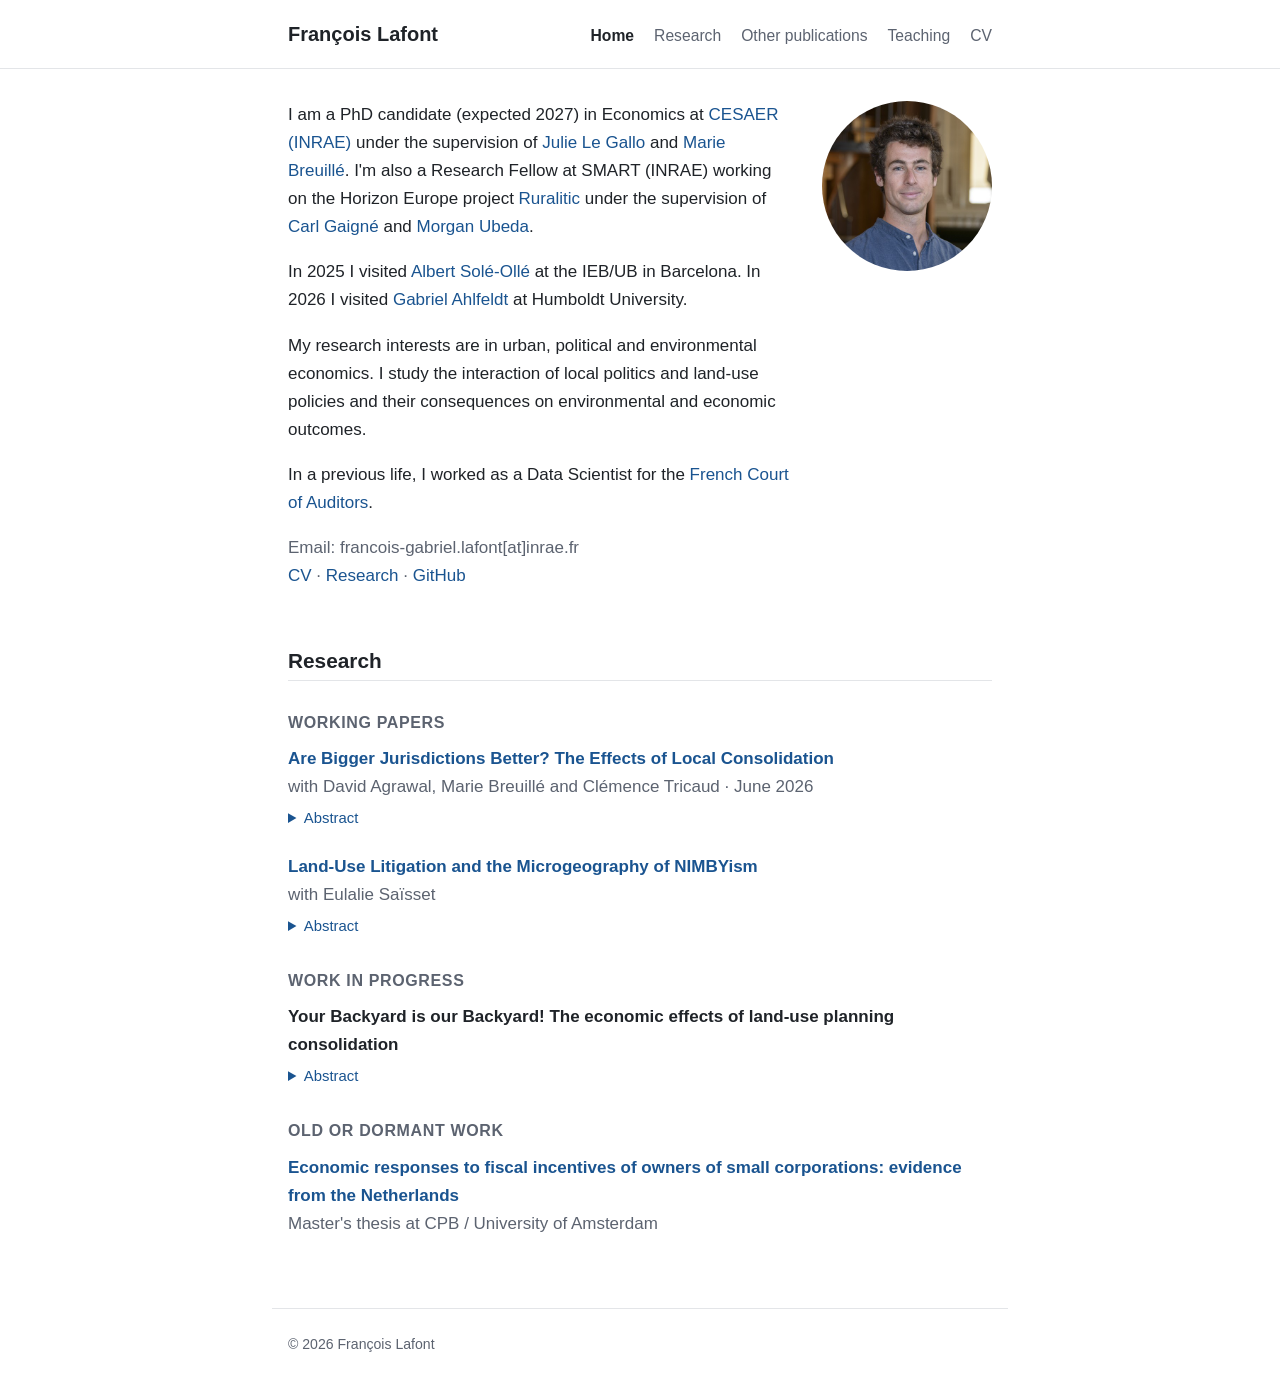
==== index.html @ 1eb49a6b "created website" ====
<!DOCTYPE html>
<html lang="en">
<head>
  <meta charset="utf-8">
  <meta name="viewport" content="width=device-width, initial-scale=1">
  <title>François Lafont</title>
  <meta name="description" content="François Lafont — PhD candidate in Economics at CESAER (INRAE). Urban, political and environmental economics.">
  <link rel="stylesheet" href="style.css">
</head>
<body>
  <header class="site-header">
    <div class="inner">
      <a class="site-title" href="index.html">François Lafont</a>
      <nav>
        <ul>
          <li><a href="index.html" aria-current="page">Home</a></li>
          <li><a href="index.html#research">Research</a></li>
          <li><a href="other-publications.html">Other publications</a></li>
          <li><a href="teaching.html">Teaching</a></li>
          <li><a href="cv.html">CV</a></li>
        </ul>
      </nav>
    </div>
  </header>

  <main>
    <section class="intro">
      <div class="bio">
        <p>I am a PhD candidate (expected 2027) in Economics at <a href="https://www2.dijon.inrae.fr/cesaer/">CESAER (INRAE)</a> under the supervision of <a href="https://sites.google.com/site/legallopage/">Julie Le Gallo</a> and <a href="https://sites.google.com/site/breuillemarie/researcher-in-economics">Marie Breuillé</a>. I'm also a Research Fellow at SMART (INRAE) working on the Horizon Europe project <a href="https://www.ruralitic.eu/">Ruralitic</a> under the supervision of <a href="https://sites.google.com/site/carlgaigne/">Carl Gaigné</a> and <a href="https://sites.google.com/view/mubeda/home">Morgan Ubeda</a>.</p>
        <p>In 2025 I visited <a href="https://albertsoleolle.wordpress.com/">Albert Solé-Ollé</a> at the IEB/UB in Barcelona. In 2026 I visited <a href="https://sites.google.com/view/ahlfeldt/home">Gabriel Ahlfeldt</a> at Humboldt University.</p>
        <p>My research interests are in urban, political and environmental economics. I study the interaction of local politics and land-use policies and their consequences on environmental and economic outcomes.</p>
        <p>In a previous life, I worked as a Data Scientist for the <a href="https://www.ccomptes.fr/fr">French Court of Auditors</a>.</p>
        <p class="contact">
          Email: francois-gabriel.lafont[at]inrae.fr<br>
          <a href="cv.html">CV</a> · <a href="#research">Research</a> · <a href="https://github.com/FLafont">GitHub</a>
        </p>
      </div>
      <img class="photo" src="assets/profile.jpg" alt="Photo of François Lafont" width="170" height="170">
    </section>

    <h2 id="research">Research</h2>

    <h3>Working papers</h3>
    <ul class="papers">
      <li>
        <a class="paper-title" href="assets/ABLT_06302026-1.pdf">Are Bigger Jurisdictions Better? The Effects of Local Consolidation</a><br>
        <span class="meta">with David Agrawal, Marie Breuillé and Clémence Tricaud · June 2026</span>
        <details>
          <summary>Abstract</summary>
          <p>What is the optimal size of a jurisdiction? We study the consequences of increasing jurisdiction size using the 2015 NOTRe reform in France, which forced mergers of small intermunicipal entities. We implement a difference-in-differences design and leverage newly assembled, comprehensive data on public finances, services, employment, and housing transactions. We find no evidence of scale economies. Instead, consolidation triggers a spatial reallocation of public services away from peripheral places and toward political centers, and lowers house prices throughout the territory—by 5.9% after seven years—with the largest declines in the periphery. These results point to welfare losses from larger jurisdictions and to a widening of within-territory inequalities.</p>
        </details>
      </li>
      <li>
        <a class="paper-title" href="assets/Droit_de_Cit%C3%A9.pdf">Land-Use Litigation and the Microgeography of NIMBYism</a><br>
        <span class="meta">with Eulalie Saïsset</span>
        <details>
          <summary>Abstract</summary>
          <p>As cities grow, building in already populated areas becomes central to housing affordability and land preservation, but also triggers not-in-my-backyard (NIMBY) opposition. To measure it, we construct a dataset from judicial archives covering all construction and land-use litigation in France since 2005. Using an LLM, we extract with high accuracy rich contextual information from over 200,000 court decisions. We document that NIMBY opposition primarily takes the form of individuals challenging housing permits, disproportionately targeting multifamily housing. Consistent with a simple model in which neighbors litigate to protect their property values, appeals to approved housing concentrate in dense and expensive areas. Second-home owners also account for a significant share of litigation, especially in high-end tourist locations. In low-density areas, by contrast, litigation more often comes from owners of undeveloped land appealing permit denials to preserve their building rights.</p>
        </details>
      </li>
    </ul>

    <h3>Work in progress</h3>
    <ul class="papers">
      <li>
        <span class="paper-title">Your Backyard is our Backyard! The economic effects of land-use planning consolidation</span>
        <details>
          <summary>Abstract</summary>
          <p>This paper provides new causal evidence on the relationship between government fragmentation, housing supply, and urban sprawl. I compile new data on French intermunicipal mergers to study a reform that required many municipalities to transfer urban-planning authority to a broader community level. The findings show that, when given the choice, municipalities strongly prefer to retain control over land-use decisions. However, when consolidation is imposed, it results in effective cooperation on the development of new planning rules. Land-use regulation becomes more homogenized as the number of active planning documents over a territory decreases by 30%. Building authorizations for denser forms of constructions increase by about 20% in denser and previously constrained areas. These effects emerge gradually, following the timeline of new planning documents, and they are stronger in areas with more constraints on new construction prior to the reform. This provides empirical support for the idea that coordinating land-use at a larger scale helps internalize positive spillovers.</p>
        </details>
      </li>
    </ul>

    <h3>Old or dormant work</h3>
    <ul class="papers">
      <li>
        <a class="paper-title" href="https://shs.hal.science/halshs-04504190">Economic responses to fiscal incentives of owners of small corporations: evidence from the Netherlands</a><br>
        <span class="meta">Master's thesis at CPB / University of Amsterdam</span>
      </li>
    </ul>
  </main>

  <footer>© 2026 François Lafont</footer>
</body>
</html>
---- style.css ----
:root {
  --text: #1f2328;
  --muted: #5c6370;
  --accent: #1a5490;
  --rule: #e3e5e8;
  --bg: #ffffff;
  --max: 46rem;
}

* { box-sizing: border-box; }

html { -webkit-text-size-adjust: 100%; }

body {
  margin: 0;
  background: var(--bg);
  color: var(--text);
  font-family: -apple-system, BlinkMacSystemFont, "Segoe UI", Roboto, "Helvetica Neue", Arial, sans-serif;
  font-size: 1.0625rem;
  line-height: 1.65;
}

a { color: var(--accent); text-decoration: none; }
a:hover, a:focus { text-decoration: underline; }

/* ---------- Header / navigation ---------- */
.site-header {
  border-bottom: 1px solid var(--rule);
}
.site-header .inner {
  max-width: var(--max);
  margin: 0 auto;
  padding: 1.1rem 1rem;
  display: flex;
  flex-wrap: wrap;
  align-items: baseline;
  justify-content: space-between;
  gap: 0.5rem 1.5rem;
}
.site-title {
  font-size: 1.25rem;
  font-weight: 600;
  color: var(--text);
}
.site-title:hover { text-decoration: none; }

nav ul {
  list-style: none;
  margin: 0;
  padding: 0;
  display: flex;
  flex-wrap: wrap;
  gap: 0.25rem 1.25rem;
}
nav a { color: var(--muted); font-size: 0.98rem; }
nav a:hover { color: var(--accent); text-decoration: none; }
nav a[aria-current="page"] { color: var(--text); font-weight: 600; }

/* ---------- Main ---------- */
main {
  max-width: var(--max);
  margin: 0 auto;
  padding: 2rem 1rem 3rem;
}

h1, h2, h3 { line-height: 1.3; }
h1 { font-size: 1.6rem; margin: 0 0 1rem; }
h2 {
  font-size: 1.3rem;
  margin: 2.5rem 0 1rem;
  padding-bottom: 0.35rem;
  border-bottom: 1px solid var(--rule);
}
h3 {
  font-size: 1rem;
  text-transform: uppercase;
  letter-spacing: 0.04em;
  color: var(--muted);
  margin: 2rem 0 0.75rem;
}

/* ---------- Intro ---------- */
.intro {
  display: flex;
  gap: 2rem;
  align-items: flex-start;
}
.intro .bio { flex: 1; }
.intro .bio p:first-child { margin-top: 0; }
.photo {
  flex: 0 0 auto;
  width: 170px;
  height: 170px;
  border-radius: 50%;
  object-fit: cover;
}
.contact { color: var(--muted); }
.contact a { white-space: nowrap; }

/* ---------- Paper / item lists ---------- */
.papers, .items {
  list-style: none;
  margin: 0;
  padding: 0;
}
.papers > li, .items > li {
  margin: 0 0 1.4rem;
}
.paper-title { font-weight: 600; }
.meta { color: var(--muted); }

details { margin-top: 0.3rem; }
summary {
  cursor: pointer;
  color: var(--accent);
  font-size: 0.93rem;
  width: fit-content;
}
details p {
  margin: 0.5rem 0 0;
  font-size: 0.96rem;
  color: #3a3f47;
}

/* ---------- CV ---------- */
.cv-frame {
  width: 100%;
  height: 80vh;
  border: 1px solid var(--rule);
  margin-top: 1rem;
}

/* ---------- Footer ---------- */
footer {
  max-width: var(--max);
  margin: 0 auto;
  padding: 1.5rem 1rem 2.5rem;
  border-top: 1px solid var(--rule);
  color: var(--muted);
  font-size: 0.88rem;
}

/* ---------- Mobile ---------- */
@media (max-width: 600px) {
  body { font-size: 1rem; }
  .intro { flex-direction: column-reverse; align-items: center; gap: 1.25rem; }
  .photo { width: 140px; height: 140px; }
  .site-header .inner { flex-direction: column; align-items: flex-start; }
  .cv-frame { height: 70vh; }
}
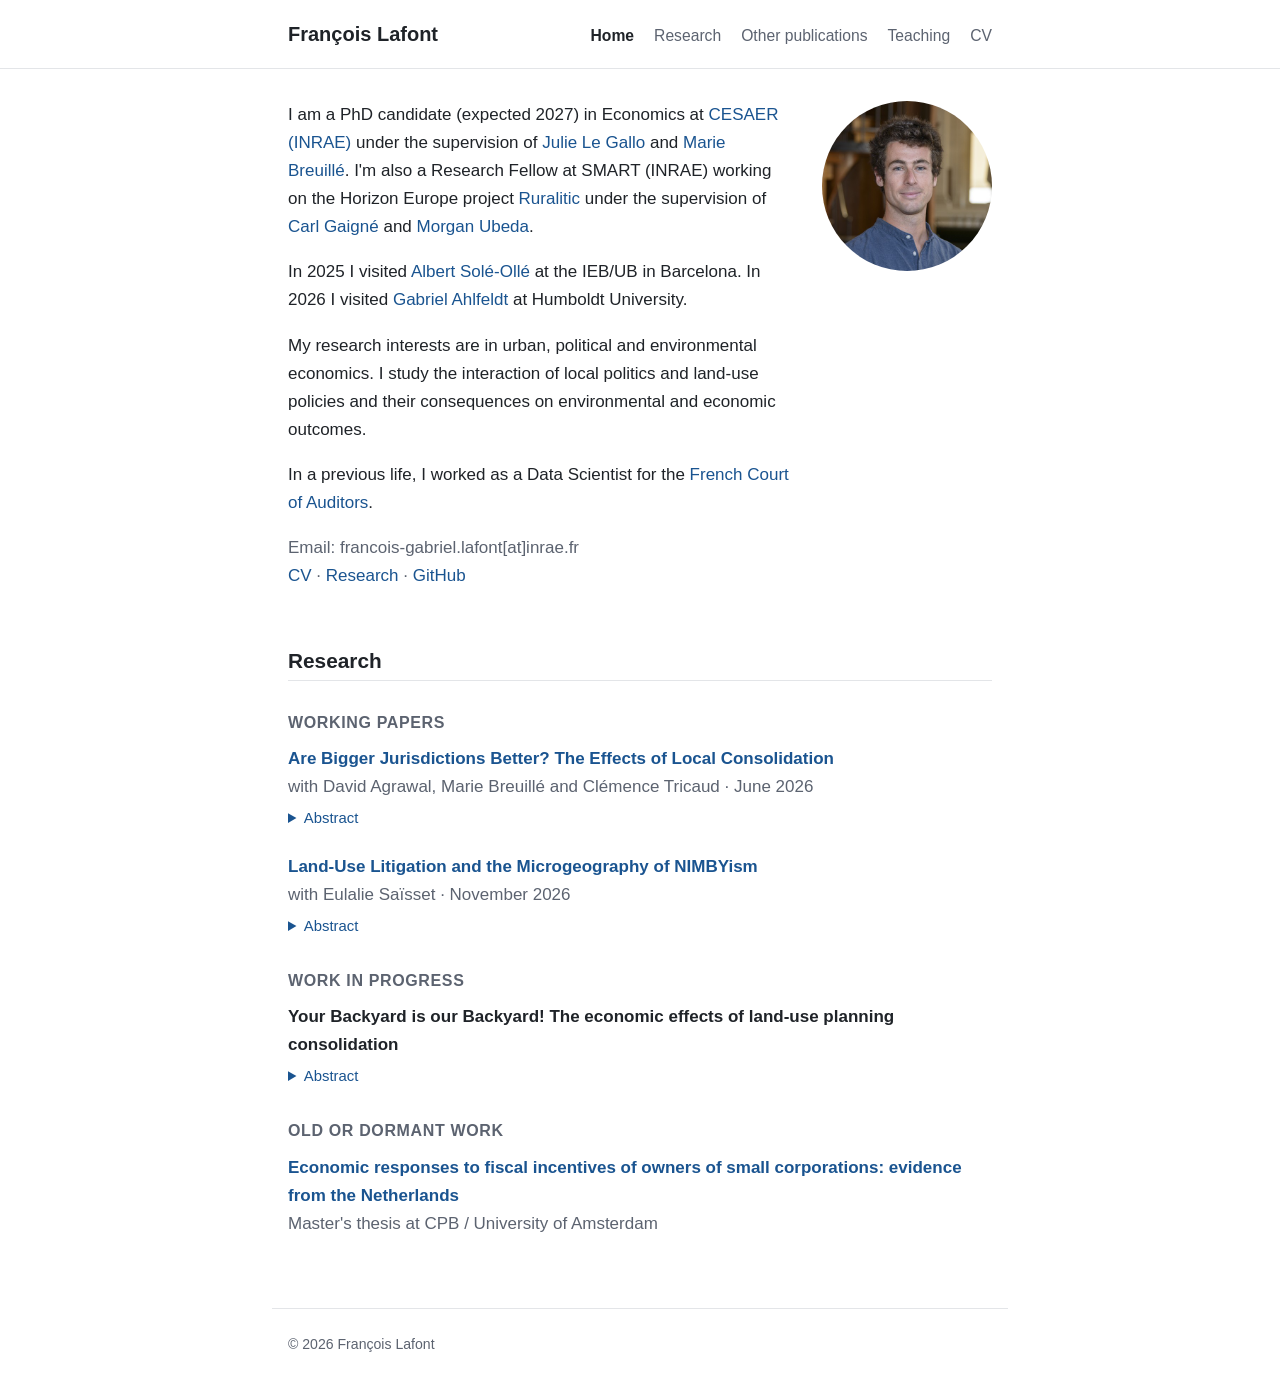
==== commit b484986e: "update date of paper TA" ====
--- a/index.html
+++ b/index.html
@@ -52,7 +52,7 @@
       </li>
       <li>
         <a class="paper-title" href="assets/Droit_de_Cit%C3%A9.pdf">Land-Use Litigation and the Microgeography of NIMBYism</a><br>
-        <span class="meta">with Eulalie Saïsset</span>
+        <span class="meta">with Eulalie Saïsset · November 2026</span>
         <details>
           <summary>Abstract</summary>
           <p>As cities grow, building in already populated areas becomes central to housing affordability and land preservation, but also triggers not-in-my-backyard (NIMBY) opposition. To measure it, we construct a dataset from judicial archives covering all construction and land-use litigation in France since 2005. Using an LLM, we extract with high accuracy rich contextual information from over 200,000 court decisions. We document that NIMBY opposition primarily takes the form of individuals challenging housing permits, disproportionately targeting multifamily housing. Consistent with a simple model in which neighbors litigate to protect their property values, appeals to approved housing concentrate in dense and expensive areas. Second-home owners also account for a significant share of litigation, especially in high-end tourist locations. In low-density areas, by contrast, litigation more often comes from owners of undeveloped land appealing permit denials to preserve their building rights.</p>
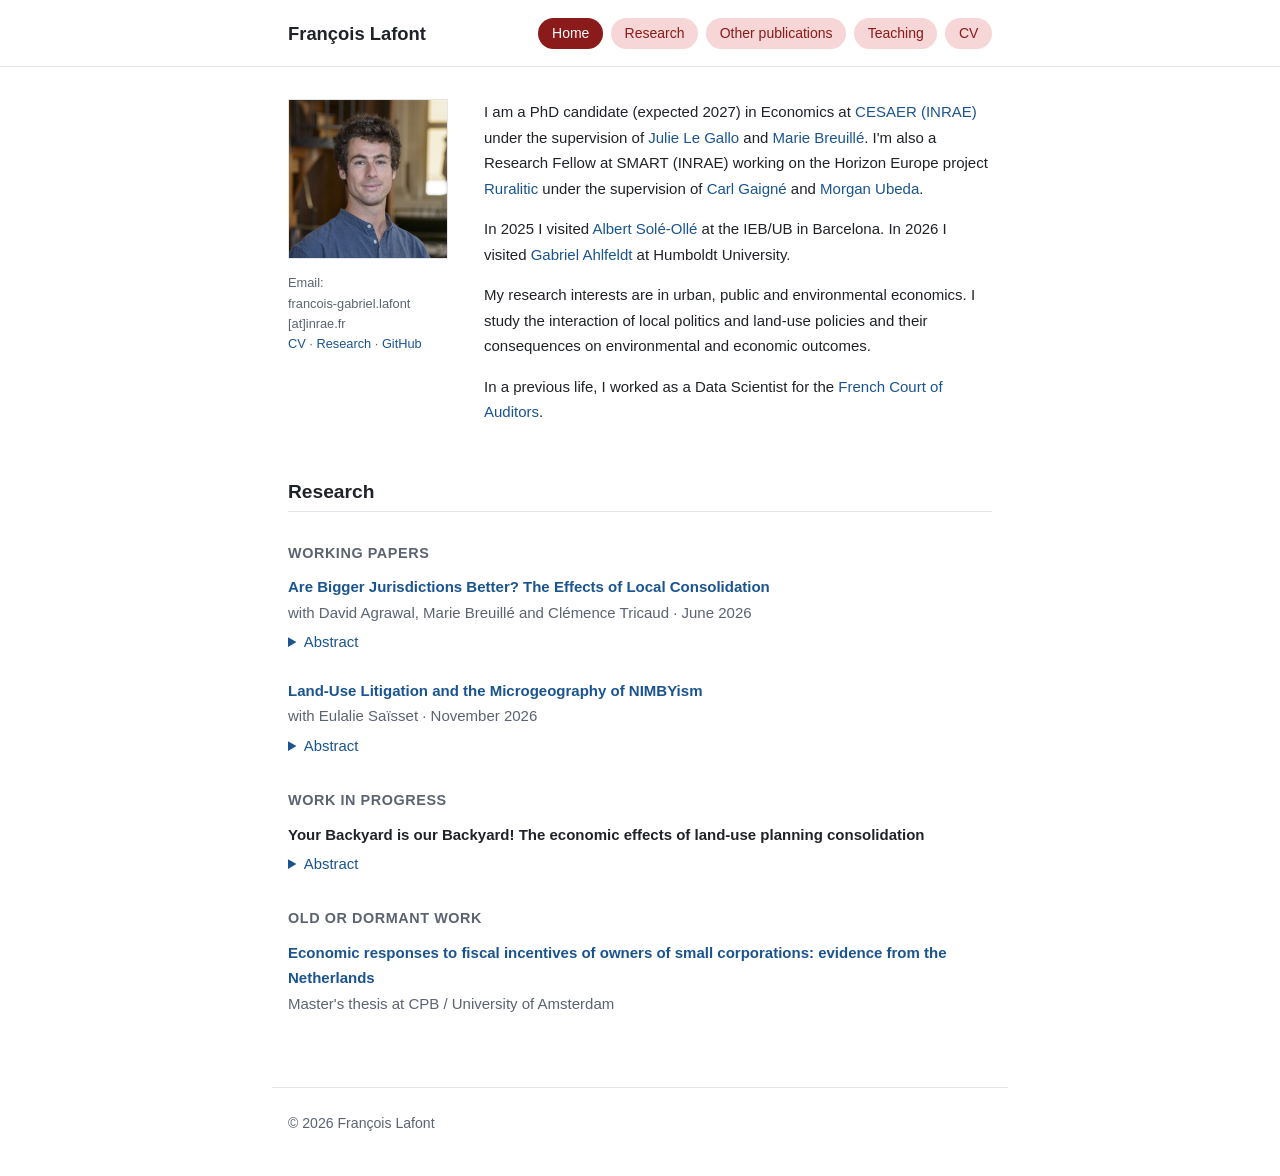
==== commit bdf4cb33: "Restyle homepage: square photo with contact below, smaller font, red pill nav; 'public' economics Co" ====
--- a/index.html
+++ b/index.html
@@ -4,7 +4,7 @@
   <meta charset="utf-8">
   <meta name="viewport" content="width=device-width, initial-scale=1">
   <title>François Lafont</title>
-  <meta name="description" content="François Lafont — PhD candidate in Economics at CESAER (INRAE). Urban, political and environmental economics.">
+  <meta name="description" content="François Lafont — PhD candidate in Economics at CESAER (INRAE). Urban, public and environmental economics.">
   <link rel="stylesheet" href="style.css">
 </head>
 <body>
@@ -25,17 +25,19 @@
 
   <main>
     <section class="intro">
+      <div class="profile-side">
+        <img class="photo" src="assets/profile.jpg" alt="Photo of François Lafont" width="160" height="160">
+        <p class="contact">
+          Email:<br>francois-gabriel.lafont<wbr>[at]inrae.fr<br>
+          <a href="cv.html">CV</a> · <a href="#research">Research</a> · <a href="https://github.com/FLafont">GitHub</a>
+        </p>
+      </div>
       <div class="bio">
         <p>I am a PhD candidate (expected 2027) in Economics at <a href="https://www2.dijon.inrae.fr/cesaer/">CESAER (INRAE)</a> under the supervision of <a href="https://sites.google.com/site/legallopage/">Julie Le Gallo</a> and <a href="https://sites.google.com/site/breuillemarie/researcher-in-economics">Marie Breuillé</a>. I'm also a Research Fellow at SMART (INRAE) working on the Horizon Europe project <a href="https://www.ruralitic.eu/">Ruralitic</a> under the supervision of <a href="https://sites.google.com/site/carlgaigne/">Carl Gaigné</a> and <a href="https://sites.google.com/view/mubeda/home">Morgan Ubeda</a>.</p>
         <p>In 2025 I visited <a href="https://albertsoleolle.wordpress.com/">Albert Solé-Ollé</a> at the IEB/UB in Barcelona. In 2026 I visited <a href="https://sites.google.com/view/ahlfeldt/home">Gabriel Ahlfeldt</a> at Humboldt University.</p>
-        <p>My research interests are in urban, political and environmental economics. I study the interaction of local politics and land-use policies and their consequences on environmental and economic outcomes.</p>
+        <p>My research interests are in urban, public and environmental economics. I study the interaction of local politics and land-use policies and their consequences on environmental and economic outcomes.</p>
         <p>In a previous life, I worked as a Data Scientist for the <a href="https://www.ccomptes.fr/fr">French Court of Auditors</a>.</p>
-        <p class="contact">
-          Email: francois-gabriel.lafont[at]inrae.fr<br>
-          <a href="cv.html">CV</a> · <a href="#research">Research</a> · <a href="https://github.com/FLafont">GitHub</a>
-        </p>
       </div>
-      <img class="photo" src="assets/profile.jpg" alt="Photo of François Lafont" width="170" height="170">
     </section>
 
     <h2 id="research">Research</h2>
--- a/style.css
+++ b/style.css
@@ -4,6 +4,9 @@
   --accent: #1a5490;
   --rule: #e3e5e8;
   --bg: #ffffff;
+  --crimson: #8b1a1a;
+  --pill: #f6d6d6;      /* light red pill background */
+  --pill-hover: #efc0c0;
   --max: 46rem;
 }
 
@@ -16,8 +19,8 @@
   background: var(--bg);
   color: var(--text);
   font-family: -apple-system, BlinkMacSystemFont, "Segoe UI", Roboto, "Helvetica Neue", Arial, sans-serif;
-  font-size: 1.0625rem;
-  line-height: 1.65;
+  font-size: 15px;
+  line-height: 1.7;
 }
 
 a { color: var(--accent); text-decoration: none; }
@@ -33,12 +36,12 @@
   padding: 1.1rem 1rem;
   display: flex;
   flex-wrap: wrap;
-  align-items: baseline;
+  align-items: center;
   justify-content: space-between;
   gap: 0.5rem 1.5rem;
 }
 .site-title {
-  font-size: 1.25rem;
+  font-size: 1.15rem;
   font-weight: 600;
   color: var(--text);
 }
@@ -50,11 +53,21 @@
   padding: 0;
   display: flex;
   flex-wrap: wrap;
-  gap: 0.25rem 1.25rem;
+  gap: 0.5rem;
 }
-nav a { color: var(--muted); font-size: 0.98rem; }
-nav a:hover { color: var(--accent); text-decoration: none; }
-nav a[aria-current="page"] { color: var(--text); font-weight: 600; }
+nav a {
+  display: inline-block;
+  padding: 0.4rem 0.85rem;
+  border-radius: 999px;
+  background: var(--pill);
+  color: var(--crimson);
+  font-size: 0.875rem;
+  font-weight: 500;
+  line-height: 1.3;
+  transition: background 0.15s;
+}
+nav a:hover { background: var(--pill-hover); text-decoration: none; }
+nav a[aria-current="page"] { background: var(--crimson); color: #fff; }
 
 /* ---------- Main ---------- */
 main {
@@ -64,15 +77,15 @@
 }
 
 h1, h2, h3 { line-height: 1.3; }
-h1 { font-size: 1.6rem; margin: 0 0 1rem; }
+h1 { font-size: 1.45rem; margin: 0 0 1rem; }
 h2 {
-  font-size: 1.3rem;
+  font-size: 1.2rem;
   margin: 2.5rem 0 1rem;
   padding-bottom: 0.35rem;
   border-bottom: 1px solid var(--rule);
 }
 h3 {
-  font-size: 1rem;
+  font-size: 0.9rem;
   text-transform: uppercase;
   letter-spacing: 0.04em;
   color: var(--muted);
@@ -81,20 +94,25 @@
 
 /* ---------- Intro ---------- */
 .intro {
-  display: flex;
-  gap: 2rem;
-  align-items: flex-start;
+  display: grid;
+  grid-template-columns: 160px 1fr;
+  gap: 2.25rem;
+  align-items: start;
 }
-.intro .bio { flex: 1; }
 .intro .bio p:first-child { margin-top: 0; }
 .photo {
-  flex: 0 0 auto;
-  width: 170px;
-  height: 170px;
-  border-radius: 50%;
+  display: block;
+  width: 160px;
+  height: 160px;
   object-fit: cover;
+  border: 1px solid var(--rule);
 }
-.contact { color: var(--muted); }
+.contact {
+  margin: 0.85rem 0 0;
+  color: var(--muted);
+  font-size: 0.8rem;
+  line-height: 1.6;
+}
 .contact a { white-space: nowrap; }
 
 /* ---------- Paper / item lists ---------- */
@@ -142,9 +160,10 @@
 
 /* ---------- Mobile ---------- */
 @media (max-width: 600px) {
-  body { font-size: 1rem; }
-  .intro { flex-direction: column-reverse; align-items: center; gap: 1.25rem; }
-  .photo { width: 140px; height: 140px; }
+  .intro { grid-template-columns: 1fr; gap: 1.25rem; }
+  .profile-side { display: flex; gap: 1rem; align-items: flex-end; }
+  .profile-side .contact { margin: 0; }
+  .photo { width: 120px; height: 120px; flex: 0 0 auto; }
   .site-header .inner { flex-direction: column; align-items: flex-start; }
   .cv-frame { height: 70vh; }
 }
